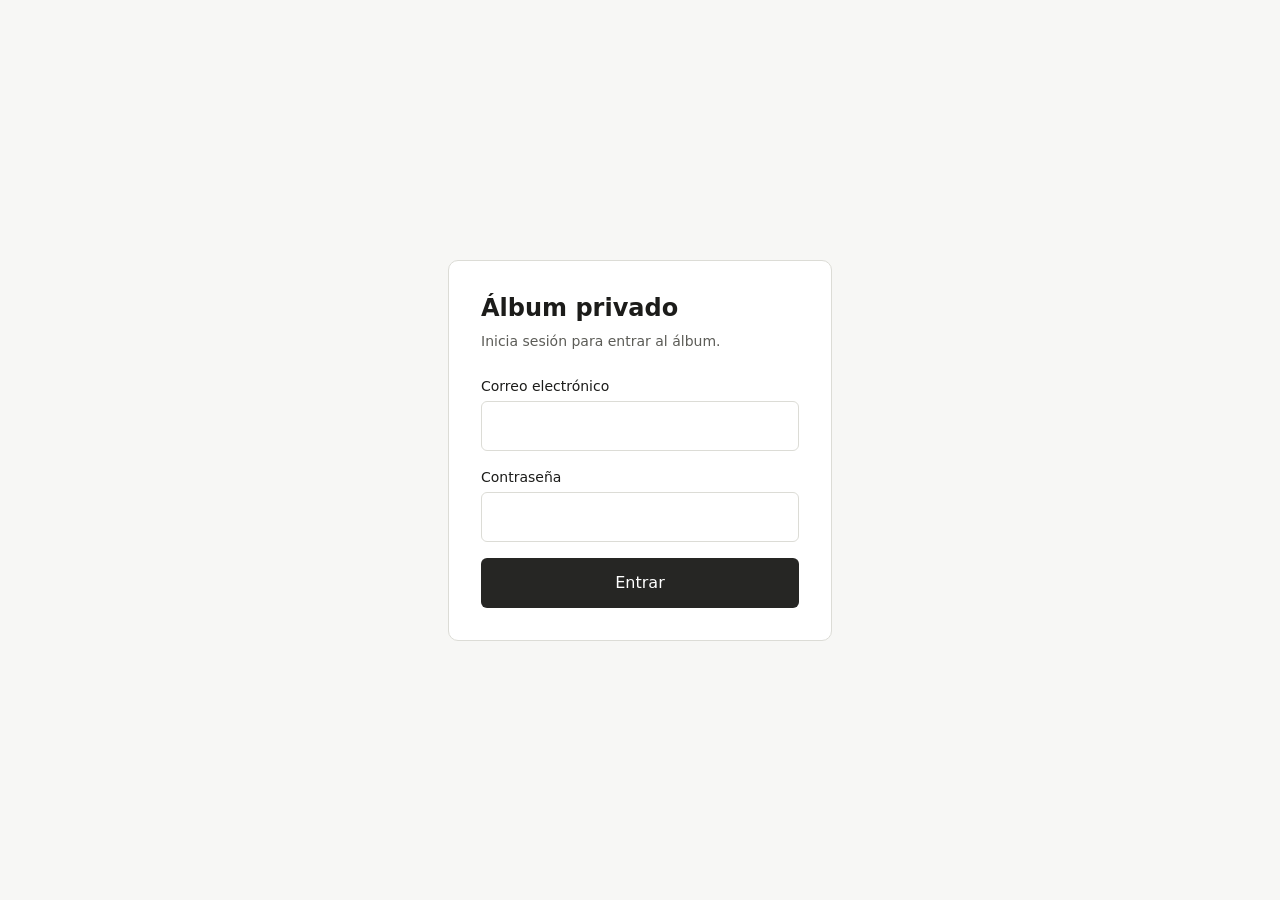
==== index.html @ 5a41624a "261112 Inicializacion del servidor, primera prueba publica." ====
<!DOCTYPE html>
<html lang="es">
  <head>
    <meta charset="UTF-8" />
    <meta name="viewport" content="width=device-width, initial-scale=1.0" />
    <meta name="robots" content="noindex, nofollow" />
    <meta name="referrer" content="no-referrer" />
    <!--
      Nota: <meta http-equiv="Content-Security-Policy"> no soporta directivas como frame-ancestors,
      report-uri ni sandbox; el control de embed en iframes requiere cabeceras HTTP del servidor.
    -->
    <meta
      http-equiv="Content-Security-Policy"
      content="default-src 'none'; script-src 'self'; style-src 'self'; img-src 'self' https://qarraqwopmytcnfwlcmv.supabase.co blob: data:; connect-src https://qarraqwopmytcnfwlcmv.supabase.co; font-src 'self'; form-action 'self'; base-uri 'self'; object-src 'none';"
    />
    <title>Álbum privado — Iniciar sesión</title>
    <link rel="stylesheet" href="css/base.css" />
    <script src="js/vendor/supabase.js" defer></script>
    <script type="module" src="js/auth.js"></script>
  </head>
  <body>
    <main id="login-main" class="login-page" hidden>
      <section class="login-card" aria-labelledby="login-title">
        <header class="login-header">
          <h1 id="login-title">Álbum privado</h1>
          <p>Inicia sesión para entrar al álbum.</p>
        </header>

        <form id="login-form" class="login-form" novalidate>
          <div class="field">
            <label for="email">Correo electrónico</label>
            <input
              id="email"
              name="email"
              type="email"
              autocomplete="username"
              inputmode="email"
              required
            />
          </div>

          <div class="field">
            <label for="password">Contraseña</label>
            <input
              id="password"
              name="password"
              type="password"
              autocomplete="current-password"
              required
            />
          </div>

          <p
            id="login-feedback"
            class="status-message"
            role="status"
            aria-live="polite"
            aria-atomic="true"
            hidden
          ></p>

          <button id="login-submit" type="submit" class="btn btn-primary">Entrar</button>
        </form>
      </section>
    </main>
  </body>
</html>
---- css/base.css ----
/* Variables de diseño pensadas para personalizar la estética sin tocar la estructura */
:root {
  --color-bg: #f7f7f5;
  --color-surface: #ffffff;
  --color-text: #1c1c1a;
  --color-text-muted: #5c5c57;
  --color-border: #dcdcd6;
  --color-accent: #262624;
  --color-accent-text: #ffffff;
  --color-error: #9e1c1c;
  --color-error-bg: #fdf2f2;
  --color-error-border: #f2c6c6;
  --color-focus: #1d4ed8;
  --color-backdrop: rgba(15, 15, 14, 0.88);

  --font-sans: system-ui, -apple-system, BlinkMacSystemFont, "Segoe UI", Roboto, sans-serif;
  --text-sm: 0.875rem;
  --text-base: 1rem;
  --text-lg: 1.25rem;
  --text-xl: 1.5rem;

  --space-1: 0.25rem;
  --space-2: 0.5rem;
  --space-3: 0.75rem;
  --space-4: 1rem;
  --space-5: 1.5rem;
  --space-6: 2rem;

  --radius-sm: 0.375rem;
  --radius-md: 0.625rem;
  --max-width: 72rem;
  --transition-fast: 150ms ease;
}

*,
*::before,
*::after {
  box-sizing: border-box;
}

[hidden] {
  display: none !important;
}

html {
  font-family: var(--font-sans);
  font-size: 100%;
  line-height: 1.5;
  color: var(--color-text);
  background-color: var(--color-bg);
  -webkit-text-size-adjust: 100%;
}

body {
  margin: 0;
  min-height: 100dvh;
  display: flex;
  flex-direction: column;
}

img {
  display: block;
  max-width: 100%;
  height: auto;
}

button,
input {
  font: inherit;
  color: inherit;
}

:focus-visible {
  outline: 2px solid var(--color-focus);
  outline-offset: 2px;
}

.sr-only {
  position: absolute;
  width: 1px;
  height: 1px;
  padding: 0;
  margin: -1px;
  overflow: hidden;
  clip: rect(0, 0, 0, 0);
  white-space: nowrap;
  border: 0;
}

/* Botones base */
.btn {
  display: inline-flex;
  align-items: center;
  justify-content: center;
  gap: var(--space-2);
  padding: var(--space-3) var(--space-4);
  border: 1px solid transparent;
  border-radius: var(--radius-sm);
  font-weight: 500;
  cursor: pointer;
  transition: opacity var(--transition-fast), background-color var(--transition-fast);
}

.btn:disabled {
  opacity: 0.65;
  cursor: not-allowed;
}

.btn-primary {
  background-color: var(--color-accent);
  color: var(--color-accent-text);
}

.btn-primary:hover:not(:disabled) {
  opacity: 0.9;
}

.btn-secondary {
  background-color: var(--color-surface);
  border-color: var(--color-border);
  color: var(--color-text);
}

.btn-secondary:hover:not(:disabled) {
  background-color: var(--color-bg);
}

/* Mensajes de estado y error */
.status-message {
  margin: 0;
  padding: var(--space-3) var(--space-4);
  border-radius: var(--radius-sm);
  font-size: var(--text-sm);
  border: 1px solid var(--color-border);
  background-color: var(--color-surface);
}

.status-message.is-error {
  color: var(--color-error);
  background-color: var(--color-error-bg);
  border-color: var(--color-error-border);
}

/* Vista de login */
.login-page {
  flex: 1;
  display: grid;
  place-items: center;
  padding: var(--space-4);
}

.login-card {
  width: 100%;
  max-width: 24rem;
  padding: var(--space-6);
  background-color: var(--color-surface);
  border: 1px solid var(--color-border);
  border-radius: var(--radius-md);
}

.login-header {
  margin-bottom: var(--space-5);
}

.login-header h1 {
  margin: 0 0 var(--space-2);
  font-size: var(--text-xl);
  line-height: 1.25;
}

.login-header p {
  margin: 0;
  font-size: var(--text-sm);
  color: var(--color-text-muted);
}

.login-form {
  display: flex;
  flex-direction: column;
  gap: var(--space-4);
}

.field {
  display: flex;
  flex-direction: column;
  gap: var(--space-1);
}

.field label {
  font-size: var(--text-sm);
  font-weight: 500;
}

.field input {
  width: 100%;
  padding: var(--space-3);
  border: 1px solid var(--color-border);
  border-radius: var(--radius-sm);
  background-color: var(--color-surface);
}

/* Cabecera y navegación del álbum */
.album-shell {
  flex: 1;
  display: flex;
  flex-direction: column;
}

.site-header {
  background-color: var(--color-surface);
  border-bottom: 1px solid var(--color-border);
}

.site-header-inner {
  width: 100%;
  max-width: var(--max-width);
  margin: 0 auto;
  padding: var(--space-4);
  display: flex;
  flex-wrap: wrap;
  align-items: center;
  justify-content: space-between;
  gap: var(--space-3);
}

.site-title {
  margin: 0;
  font-size: var(--text-xl);
  line-height: 1.2;
}

.section-nav {
  width: 100%;
  max-width: var(--max-width);
  margin: 0 auto;
  padding: 0 var(--space-4) var(--space-3);
}

.section-nav-list {
  list-style: none;
  margin: 0;
  padding: 0;
  display: flex;
  flex-wrap: wrap;
  gap: var(--space-2);
}

.section-nav-link {
  display: inline-block;
  padding: var(--space-1) var(--space-3);
  border: 1px solid var(--color-border);
  border-radius: var(--radius-sm);
  font-size: var(--text-sm);
  color: var(--color-text);
  text-decoration: none;
  background-color: var(--color-bg);
}

.section-nav-link:hover {
  border-color: var(--color-text-muted);
}

/* Contenido principal de galería */
.album-main {
  flex: 1;
  width: 100%;
  max-width: var(--max-width);
  margin: 0 auto;
  padding: var(--space-5) var(--space-4) var(--space-6);
}

.album-status-bar {
  display: flex;
  flex-wrap: wrap;
  align-items: center;
  justify-content: space-between;
  gap: var(--space-3);
  margin-bottom: var(--space-5);
}

.album-sections {
  display: flex;
  flex-direction: column;
  gap: var(--space-6);
}

.album-section-title {
  margin: 0 0 var(--space-4);
  font-size: var(--text-lg);
  line-height: 1.3;
}

.section-empty {
  margin: 0;
  font-size: var(--text-sm);
  color: var(--color-text-muted);
}

.photo-grid {
  list-style: none;
  margin: 0;
  padding: 0;
  display: grid;
  grid-template-columns: repeat(auto-fill, minmax(9.5rem, 1fr));
  gap: var(--space-2);
}

@media (min-width: 40rem) {
  .photo-grid {
    grid-template-columns: repeat(auto-fill, minmax(13rem, 1fr));
    gap: var(--space-4);
  }
}

.photo-trigger {
  display: block;
  width: 100%;
  padding: 0;
  border: 0;
  border-radius: var(--radius-sm);
  overflow: hidden;
  background-color: var(--color-border);
  aspect-ratio: 4 / 3;
  cursor: pointer;
}

.photo-thumb {
  width: 100%;
  height: 100%;
  object-fit: cover;
  transition: transform var(--transition-fast);
}

.photo-trigger:hover .photo-thumb {
  transform: scale(1.02);
}

.site-footer {
  width: 100%;
  max-width: var(--max-width);
  margin: 0 auto;
  padding: var(--space-4);
  font-size: var(--text-sm);
  color: var(--color-text-muted);
  border-top: 1px solid var(--color-border);
}

/* Lightbox con <dialog> */
dialog.lightbox {
  width: 100%;
  max-width: 100%;
  height: 100%;
  max-height: 100%;
  margin: 0;
  padding: 0;
  border: 0;
  background: transparent;
  color: #ffffff;
}

dialog.lightbox[open] {
  display: flex;
  flex-direction: column;
}

dialog.lightbox::backdrop {
  background-color: var(--color-backdrop);
}

.lightbox-shell {
  flex: 1;
  min-height: 0;
  display: flex;
  flex-direction: column;
  padding: var(--space-3);
  gap: var(--space-3);
}

.lightbox-topbar {
  display: flex;
  align-items: center;
  justify-content: space-between;
  gap: var(--space-3);
}

.lightbox-counter {
  margin: 0;
  font-size: var(--text-sm);
}

.lightbox-stage {
  flex: 1;
  min-height: 0;
  display: grid;
  place-items: center;
  touch-action: pan-y;
}

.lightbox-figure {
  margin: 0;
  max-width: 100%;
  max-height: 100%;
  display: flex;
  flex-direction: column;
  align-items: center;
  justify-content: center;
  gap: var(--space-2);
}

.lightbox-image {
  max-width: 100%;
  max-height: calc(100dvh - 11rem);
  width: auto;
  height: auto;
  object-fit: contain;
  border-radius: var(--radius-sm);
}

.lightbox-caption {
  margin: 0;
  max-width: 42rem;
  text-align: center;
  font-size: var(--text-sm);
  color: #f3f3ef;
}

.lightbox-loading {
  margin: 0;
  font-size: var(--text-sm);
  color: #e4e4de;
}

.lightbox-controls {
  display: flex;
  align-items: center;
  justify-content: center;
  gap: var(--space-4);
}

.lightbox .btn-lightbox {
  min-width: 2.75rem;
  min-height: 2.75rem;
  background-color: rgba(255, 255, 255, 0.14);
  border-color: rgba(255, 255, 255, 0.28);
  color: #ffffff;
}

.lightbox .btn-lightbox:hover:not(:disabled) {
  background-color: rgba(255, 255, 255, 0.24);
}

@media (prefers-reduced-motion: reduce) {
  *,
  *::before,
  *::after {
    animation-duration: 0.01ms !important;
    animation-iteration-count: 1 !important;
    transition-duration: 0.01ms !important;
    scroll-behavior: auto !important;
  }
}
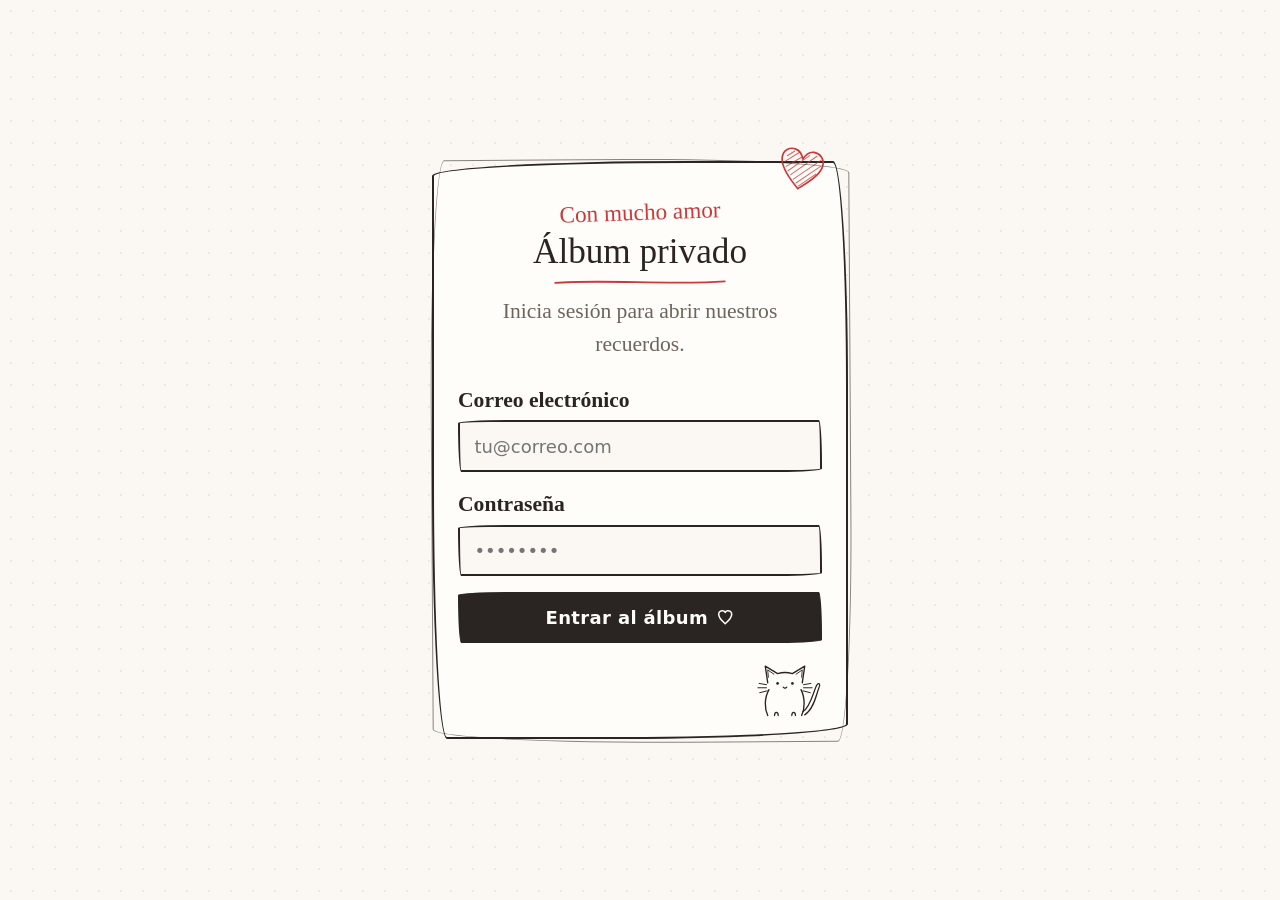
==== commit dff8bed1: "261112 Diseño general del proyecto terminado." ====
--- a/index.html
+++ b/index.html
@@ -11,19 +11,56 @@
     -->
     <meta
       http-equiv="Content-Security-Policy"
-      content="default-src 'none'; script-src 'self'; style-src 'self'; img-src 'self' https://qarraqwopmytcnfwlcmv.supabase.co blob: data:; connect-src https://qarraqwopmytcnfwlcmv.supabase.co; font-src 'self'; form-action 'self'; base-uri 'self'; object-src 'none';"
+      content="default-src 'none'; script-src 'self'; style-src 'self' 'unsafe-inline' https://fonts.googleapis.com; img-src 'self' https://qarraqwopmytcnfwlcmv.supabase.co blob: data:; connect-src https://qarraqwopmytcnfwlcmv.supabase.co; font-src 'self' https://fonts.gstatic.com data:; form-action 'self'; base-uri 'self'; object-src 'none';"
     />
-    <title>Álbum privado — Iniciar sesión</title>
+    <title>Iniciar sesión — Álbum privado</title>
+    <link rel="preconnect" href="https://fonts.googleapis.com" />
+    <link rel="preconnect" href="https://fonts.gstatic.com" crossorigin />
+    <link
+      href="https://fonts.googleapis.com/css2?family=Caveat:wght@500;600;700&family=Pacifico&family=Patrick+Hand&display=swap"
+      rel="stylesheet"
+    />
     <link rel="stylesheet" href="css/base.css" />
+    <link rel="shortcut icon" href="assets/Heart.ico" type="image/x-icon" />
     <script src="js/vendor/supabase.js" defer></script>
     <script type="module" src="js/auth.js"></script>
   </head>
-  <body>
+  <body class="sketch-body">
     <main id="login-main" class="login-page" hidden>
-      <section class="login-card" aria-labelledby="login-title">
+      <section class="login-card sketch-box" aria-labelledby="login-title">
+        <!-- Corazón dibujado a mano con tramado (estilo boceto) -->
+        <div class="login-corner-heart" aria-hidden="true">
+          <svg class="sketch-heart-svg" viewBox="0 0 80 75" fill="none" xmlns="http://www.w3.org/2000/svg">
+            <path
+              d="M40 66C37 62 10 43 9 24C8 12 18 6 27 8C34 9 38 16 40 21C42 16 47 8 55 8C64 8 72 15 71 26C70 44 43 62 40 66Z"
+              stroke="currentColor"
+              stroke-width="2.5"
+              stroke-linecap="round"
+              stroke-linejoin="round"
+            />
+            <!-- Rayitas de relleno tipo lápiz/bolígrafo rojo -->
+            <path
+              d="M16 20L26 11M14 29L33 12M17 36L38 18M21 42L49 14M26 47L60 13M31 53L67 18M36 58L68 27M40 62L63 40"
+              stroke="currentColor"
+              stroke-width="1.6"
+              stroke-linecap="round"
+              opacity="0.75"
+            />
+          </svg>
+        </div>
+
         <header class="login-header">
-          <h1 id="login-title">Álbum privado</h1>
-          <p>Inicia sesión para entrar al álbum.</p>
+          <span class="sketch-eyebrow">Con mucho amor</span>
+          <h1 id="login-title" class="login-title">Álbum privado</h1>
+          <svg class="sketch-underline" viewBox="0 0 220 12" fill="none" aria-hidden="true">
+            <path
+              d="M4 7C58 2 152 10 216 5"
+              stroke="currentColor"
+              stroke-width="2.2"
+              stroke-linecap="round"
+            />
+          </svg>
+          <p class="login-subtitle">Inicia sesión para abrir nuestros recuerdos.</p>
         </header>
 
         <form id="login-form" class="login-form" novalidate>
@@ -33,6 +70,8 @@
               id="email"
               name="email"
               type="email"
+              class="sketch-input"
+              placeholder="tu@correo.com"
               autocomplete="username"
               inputmode="email"
               required
@@ -45,6 +84,8 @@
               id="password"
               name="password"
               type="password"
+              class="sketch-input"
+              placeholder="••••••••"
               autocomplete="current-password"
               required
             />
@@ -52,15 +93,57 @@
 
           <p
             id="login-feedback"
-            class="status-message"
+            class="status-message sketch-status"
             role="status"
             aria-live="polite"
             aria-atomic="true"
             hidden
           ></p>
 
-          <button id="login-submit" type="submit" class="btn btn-primary">Entrar</button>
+          <button id="login-submit" type="submit" class="btn btn-primary sketch-btn">
+            <span>Entrar al álbum</span>
+            <svg class="btn-heart-icon" viewBox="0 0 24 24" fill="none" aria-hidden="true">
+              <path
+                d="M12 20.5C10.5 19 3.5 13.8 3.5 8.2C3.5 5.2 6 3.5 8.5 3.5C10.2 3.5 11.4 4.5 12 5.8C12.6 4.5 13.8 3.5 15.5 3.5C18 3.5 20.5 5.2 20.5 8.2C20.5 13.8 13.5 19 12 20.5Z"
+                stroke="currentColor"
+                stroke-width="2"
+                stroke-linecap="round"
+                stroke-linejoin="round"
+              />
+            </svg>
+          </button>
         </form>
+
+        <!-- Gatito dibujado a mano en la esquina inferior del login -->
+        <div class="login-cat-doodle" aria-hidden="true">
+          <svg class="sketch-cat-mini" viewBox="0 0 120 110" fill="none" xmlns="http://www.w3.org/2000/svg">
+            <!-- Orejas y cabeza -->
+            <path
+              d="M32 45L28 18L48 30C55 28 65 28 72 30L92 18L88 45"
+              stroke="currentColor"
+              stroke-width="2.2"
+              stroke-linecap="round"
+              stroke-linejoin="round"
+            />
+            <!-- Detalles orejas -->
+            <path d="M33 36L32 24L42 31" stroke="currentColor" stroke-width="1.5" stroke-linecap="round" />
+            <path d="M87 36L88 24L78 31" stroke="currentColor" stroke-width="1.5" stroke-linecap="round" />
+            <!-- Ojos y nariz -->
+            <circle cx="48" cy="46" r="2.2" fill="currentColor" />
+            <circle cx="72" cy="46" r="2.2" fill="currentColor" />
+            <path d="M57 52C58.5 54 60 54 60 52C60 54 61.5 54 63 52" stroke="currentColor" stroke-width="1.8" stroke-linecap="round" />
+            <!-- Bigotes -->
+            <path d="M30 48L18 46M30 53L16 53M31 58L19 61" stroke="currentColor" stroke-width="1.6" stroke-linecap="round" />
+            <path d="M90 48L102 46M90 53L104 53M89 58L101 61" stroke="currentColor" stroke-width="1.6" stroke-linecap="round" />
+            <!-- Cuerpo sentado y patitas -->
+            <path d="M34 56C26 70 27 88 32 98" stroke="currentColor" stroke-width="2.2" stroke-linecap="round" />
+            <path d="M86 56C93 70 92 88 87 98" stroke="currentColor" stroke-width="2.2" stroke-linecap="round" />
+            <path d="M43 98C43 91 49 91 49 98" stroke="currentColor" stroke-width="2" stroke-linecap="round" />
+            <path d="M71 98C71 91 77 91 77 98" stroke="currentColor" stroke-width="2" stroke-linecap="round" />
+            <!-- Cola curva -->
+            <path d="M89 92C102 84 106 58 112 48C115 44 118 47 115 53C111 63 107 88 92 97" stroke="currentColor" stroke-width="2" stroke-linecap="round" />
+          </svg>
+        </div>
       </section>
     </main>
   </body>
--- a/css/base.css
+++ b/css/base.css
@@ -1,23 +1,44 @@
-/* Variables de diseño pensadas para personalizar la estética sin tocar la estructura */
+/* ==========================================================================
+   Variables de estilo — Estética Flat + Hand-Drawn (Boceto Artesanal Romántico)
+   Restricción: Sin box-shadow pesados ni relieves 3D (100% Flat & Sketch)
+   ========================================================================== */
 :root {
-  --color-bg: #f7f7f5;
-  --color-surface: #ffffff;
-  --color-text: #1c1c1a;
-  --color-text-muted: #5c5c57;
-  --color-border: #dcdcd6;
-  --color-accent: #262624;
-  --color-accent-text: #ffffff;
+  /* Paleta cálida de papel artesanal y tinta */
+  --color-bg: #fbf8f3;
+  --color-paper: #fffdf9;
+  --color-paper-warm: #f6f0e6;
+  --color-surface: #fffdf9;
+  --color-text: #2a2422;
+  --color-text-muted: #6e645e;
+  --color-border: #2a2422;
+  --color-border-soft: #dcd3c6;
+
+  /* Acentos románticos (corazón rojo del boceto) */
+  --color-heart: #c93b3b;
+  --color-heart-hover: #b02e2e;
+  --color-heart-soft: #fceaea;
+  --color-blush: #f4c2c2;
+
+  --color-accent: #2a2422;
+  --color-accent-text: #fffdf9;
   --color-error: #9e1c1c;
   --color-error-bg: #fdf2f2;
-  --color-error-border: #f2c6c6;
-  --color-focus: #1d4ed8;
-  --color-backdrop: rgba(15, 15, 14, 0.88);
-
-  --font-sans: system-ui, -apple-system, BlinkMacSystemFont, "Segoe UI", Roboto, sans-serif;
-  --text-sm: 0.875rem;
-  --text-base: 1rem;
-  --text-lg: 1.25rem;
-  --text-xl: 1.5rem;
+  --color-error-border: #e5a9a9;
+  --color-focus: #c93b3b;
+  --color-backdrop: rgba(32, 27, 25, 0.92);
+
+  /* Tipografías */
+  --font-primary: "Pacifico", cursive;
+  --font-hand: "Caveat", cursive;
+  --font-sans: "Patrick Hand", system-ui, -apple-system, BlinkMacSystemFont, "Segoe UI", sans-serif;
+
+  --text-xs: 0.85rem;
+  --text-sm: 1rem;
+  --text-base: 1.125rem;
+  --text-lg: 1.45rem;
+  --text-xl: 1.9rem;
+  --text-2xl: 2.6rem;
+  --text-3xl: 3.4rem;
 
   --space-1: 0.25rem;
   --space-2: 0.5rem;
@@ -25,13 +46,23 @@
   --space-4: 1rem;
   --space-5: 1.5rem;
   --space-6: 2rem;
-
-  --radius-sm: 0.375rem;
-  --radius-md: 0.625rem;
-  --max-width: 72rem;
-  --transition-fast: 150ms ease;
-}
-
+  --space-7: 2.75rem;
+
+  /* Bordes orgánicos trazados a mano */
+  --radius-sketch-1: 255px 15px 225px 15px / 15px 225px 15px 255px;
+  --radius-sketch-2: 15px 225px 15px 255px / 255px 15px 225px 15px;
+  --radius-sketch-btn: 185px 12px 165px 12px / 12px 165px 12px 185px;
+  --radius-sm: 0.4rem;
+  --radius-md: 0.65rem;
+
+  --max-width: 74rem;
+  --transition-fast: 180ms cubic-bezier(0.22, 1, 0.36, 1);
+  --transition-bounce: 280ms cubic-bezier(0.34, 1.56, 0.64, 1);
+}
+
+/* ==========================================================================
+   Reset y Base
+   ========================================================================== */
 *,
 *::before,
 *::after {
@@ -48,14 +79,20 @@
   line-height: 1.5;
   color: var(--color-text);
   background-color: var(--color-bg);
+  scroll-behavior: smooth;
   -webkit-text-size-adjust: 100%;
 }
 
-body {
+body.sketch-body {
   margin: 0;
   min-height: 100dvh;
   display: flex;
   flex-direction: column;
+  background-color: var(--color-bg);
+  /* Textura punteada plana muy sutil de cuaderno de dibujo */
+  background-image: radial-gradient(rgba(42, 36, 34, 0.075) 1px, transparent 1px);
+  background-size: 22px 22px;
+  overflow-x: hidden;
 }
 
 img {
@@ -71,8 +108,8 @@
 }
 
 :focus-visible {
-  outline: 2px solid var(--color-focus);
-  outline-offset: 2px;
+  outline: 2px dashed var(--color-focus);
+  outline-offset: 3px;
 }
 
 .sr-only {
@@ -87,61 +124,154 @@
   border: 0;
 }
 
-/* Botones base */
-.btn {
+/* ==========================================================================
+   Elementos de Estilo Boceto (Hand-Drawn / Flat, CERO box-shadow)
+   ========================================================================== */
+.sketch-box {
+  position: relative;
+  background-color: var(--color-paper);
+  border: 2px solid var(--color-border);
+  border-radius: var(--radius-sketch-1);
+  box-shadow: none;
+}
+
+/* Doble trazo orgánico en las esquinas (fiel al marco exterior del boceto) */
+.sketch-box::after {
+  content: "";
+  position: absolute;
+  inset: -4px -5px -6px -3px;
+  border: 1.5px solid var(--color-border);
+  border-radius: var(--radius-sketch-2);
+  opacity: 0.55;
+  pointer-events: none;
+  transform: rotate(-0.35deg);
+}
+
+.sketch-card {
+  position: relative;
+  background-color: var(--color-paper);
+  border: 2px solid var(--color-border);
+  border-radius: var(--radius-sketch-2);
+  box-shadow: none;
+  transition:
+    transform var(--transition-bounce),
+    border-color var(--transition-fast),
+    background-color var(--transition-fast);
+}
+
+.sketch-card::before {
+  content: "";
+  position: absolute;
+  inset: 3px;
+  border: 1px solid rgba(42, 36, 34, 0.18);
+  border-radius: var(--radius-sketch-1);
+  pointer-events: none;
+}
+
+.sketch-heart-svg {
+  width: 100%;
+  height: 100%;
+  color: var(--color-heart);
+  transition: transform var(--transition-bounce);
+}
+
+/* ==========================================================================
+   Botones Planos con Trazo a Mano y Micro-interacciones
+   ========================================================================== */
+.btn,
+.sketch-btn {
   display: inline-flex;
   align-items: center;
   justify-content: center;
   gap: var(--space-2);
-  padding: var(--space-3) var(--space-4);
-  border: 1px solid transparent;
-  border-radius: var(--radius-sm);
-  font-weight: 500;
+  padding: 0.6rem 1.25rem;
+  border: 2px solid var(--color-border);
+  border-radius: var(--radius-sketch-btn);
+  font-family: var(--font-sans);
+  font-size: var(--text-base);
+  font-weight: 600;
+  letter-spacing: 0.02em;
   cursor: pointer;
-  transition: opacity var(--transition-fast), background-color var(--transition-fast);
+  box-shadow: none;
+  text-decoration: none;
+  transition:
+    transform var(--transition-bounce),
+    background-color var(--transition-fast),
+    color var(--transition-fast),
+    border-color var(--transition-fast);
 }
 
 .btn:disabled {
-  opacity: 0.65;
+  opacity: 0.6;
   cursor: not-allowed;
 }
 
+.btn-sm {
+  padding: 0.35rem 0.9rem;
+  font-size: var(--text-sm);
+}
+
 .btn-primary {
-  background-color: var(--color-accent);
-  color: var(--color-accent-text);
+  background-color: var(--color-border);
+  color: var(--color-paper);
 }
 
 .btn-primary:hover:not(:disabled) {
-  opacity: 0.9;
+  background-color: var(--color-heart);
+  border-color: var(--color-heart);
+  transform: translateY(-2px) rotate(-1deg) scale(1.02);
+}
+
+.btn-primary:active:not(:disabled) {
+  transform: translateY(0) scale(0.97);
 }
 
 .btn-secondary {
-  background-color: var(--color-surface);
+  background-color: var(--color-paper);
   border-color: var(--color-border);
   color: var(--color-text);
 }
 
 .btn-secondary:hover:not(:disabled) {
-  background-color: var(--color-bg);
+  background-color: var(--color-heart-soft);
+  border-color: var(--color-heart);
+  color: var(--color-heart);
+  transform: translateY(-2px) rotate(1deg);
+}
+
+.btn-secondary:active:not(:disabled) {
+  transform: translateY(0) scale(0.97);
+}
+
+.btn-heart-icon {
+  width: 1.15rem;
+  height: 1.15rem;
+  transition: transform var(--transition-bounce);
+}
+
+.btn:hover .btn-heart-icon {
+  transform: scale(1.25) rotate(10deg);
 }
 
 /* Mensajes de estado y error */
 .status-message {
   margin: 0;
   padding: var(--space-3) var(--space-4);
-  border-radius: var(--radius-sm);
+  border-radius: var(--radius-sketch-btn);
   font-size: var(--text-sm);
-  border: 1px solid var(--color-border);
-  background-color: var(--color-surface);
+  border: 1.5px dashed var(--color-border);
+  background-color: var(--color-paper-warm);
 }
 
 .status-message.is-error {
   color: var(--color-error);
   background-color: var(--color-error-bg);
-  border-color: var(--color-error-border);
-}
-
-/* Vista de login */
+  border: 1.5px solid var(--color-error-border);
+}
+
+/* ==========================================================================
+   1. PANTALLA DE LOGIN (index.html)
+   ========================================================================== */
 .login-page {
   flex: 1;
   display: grid;
@@ -150,27 +280,62 @@
 }
 
 .login-card {
-  width: 100%;
-  max-width: 24rem;
-  padding: var(--space-6);
-  background-color: var(--color-surface);
-  border: 1px solid var(--color-border);
-  border-radius: var(--radius-md);
+  position: relative;
+  width: 100%;
+  max-width: 26rem;
+  padding: var(--space-6) var(--space-5) var(--space-5);
+  background-color: var(--color-paper);
+}
+
+.login-corner-heart {
+  position: absolute;
+  top: -18px;
+  right: 18px;
+  width: 54px;
+  height: 50px;
+  transform: rotate(10deg);
+  transition: transform var(--transition-bounce);
+}
+
+.login-card:hover .login-corner-heart {
+  transform: rotate(18deg) scale(1.12);
 }
 
 .login-header {
+  text-align: center;
   margin-bottom: var(--space-5);
 }
 
-.login-header h1 {
-  margin: 0 0 var(--space-2);
-  font-size: var(--text-xl);
-  line-height: 1.25;
-}
-
-.login-header p {
+.sketch-eyebrow {
+  display: block;
+  font-family: var(--font-hand);
+  font-size: 1.45rem;
+  color: var(--color-heart);
+  margin-bottom: 0.1rem;
+  transform: rotate(-2deg);
+}
+
+.login-title {
   margin: 0;
-  font-size: var(--text-sm);
+  font-family: var(--font-primary);
+  font-weight: 400;
+  font-size: 2.2rem;
+  line-height: 1.2;
+  color: var(--color-text);
+}
+
+.sketch-underline {
+  width: 11rem;
+  height: 0.65rem;
+  margin: 0.2rem auto 0.5rem;
+  display: block;
+  color: var(--color-heart);
+}
+
+.login-subtitle {
+  margin: 0;
+  font-family: var(--font-hand);
+  font-size: 1.35rem;
   color: var(--color-text-muted);
 }
 
@@ -187,35 +352,313 @@
 }
 
 .field label {
-  font-size: var(--text-sm);
-  font-weight: 500;
-}
-
-.field input {
-  width: 100%;
-  padding: var(--space-3);
-  border: 1px solid var(--color-border);
-  border-radius: var(--radius-sm);
-  background-color: var(--color-surface);
-}
-
-/* Cabecera y navegación del álbum */
+  font-family: var(--font-hand);
+  font-size: 1.35rem;
+  font-weight: 600;
+  color: var(--color-text);
+}
+
+.sketch-input {
+  width: 100%;
+  padding: 0.65rem 0.9rem;
+  border: 2px solid var(--color-border);
+  border-radius: var(--radius-sketch-btn);
+  background-color: var(--color-bg);
+  font-size: var(--text-base);
+  transition:
+    border-color var(--transition-fast),
+    background-color var(--transition-fast),
+    transform var(--transition-fast);
+}
+
+.sketch-input:hover {
+  background-color: var(--color-paper);
+}
+
+.sketch-input:focus {
+  outline: none;
+  border-color: var(--color-heart);
+  background-color: var(--color-paper);
+  transform: scale(1.01);
+}
+
+.login-cat-doodle {
+  display: flex;
+  justify-content: flex-end;
+  margin-top: var(--space-3);
+  margin-bottom: -0.6rem;
+}
+
+.sketch-cat-mini {
+  width: 74px;
+  height: 68px;
+  color: var(--color-text);
+  transition: transform var(--transition-bounce);
+}
+
+.login-card:hover .sketch-cat-mini {
+  transform: translateY(-3px) rotate(-3deg);
+}
+
+/* ==========================================================================
+   2. PANTALLA DE BIENVENIDA / MENSAJE INTERACTIVO (Boceto Izquierdo)
+   "Con Amor para Catalina — presiona donde sea" + corazón + gatito
+   ========================================================================== */
+.welcome-screen {
+  flex: 1;
+  min-height: 100dvh;
+  display: flex;
+  align-items: center;
+  justify-content: center;
+  padding: var(--space-4);
+  cursor: pointer;
+  user-select: none;
+  -webkit-tap-highlight-color: transparent;
+  transition:
+    opacity 420ms ease,
+    transform 420ms ease;
+}
+
+.welcome-screen.is-leaving {
+  opacity: 0;
+  transform: scale(0.98);
+  pointer-events: none;
+}
+
+.welcome-frame {
+  position: relative;
+  width: 100%;
+  max-width: 54rem;
+  min-height: clamp(23rem, 68dvh, 34rem);
+  padding: clamp(2rem, 6vw, 4rem);
+  display: flex;
+  flex-direction: column;
+  justify-content: center;
+  align-items: center;
+  transition:
+    transform var(--transition-bounce),
+    border-color var(--transition-fast);
+}
+
+.welcome-screen:hover .welcome-frame {
+  transform: rotate(-0.3deg) scale(1.005);
+}
+
+.welcome-screen:active .welcome-frame {
+  transform: scale(0.992);
+}
+
+/* Capa de corazones interactivos */
+.welcome-fx-layer {
+  position: absolute;
+  inset: 0;
+  border-radius: inherit;
+  pointer-events: none;
+  overflow: hidden;
+  z-index: 1;
+}
+
+/* Corazón dibujado en la esquina superior derecha tal como en guia-visual.png */
+.welcome-heart-top {
+  position: absolute;
+  top: clamp(1.25rem, 4vw, 2.5rem);
+  right: clamp(1.5rem, 6vw, 4rem);
+  width: clamp(56px, 9vw, 84px);
+  height: clamp(52px, 8.5vw, 78px);
+  z-index: 2;
+  transform: rotate(6deg);
+  animation: heartFloat 3.2s ease-in-out infinite;
+}
+
+.welcome-screen:hover .welcome-heart-top {
+  transform: rotate(14deg) scale(1.15);
+}
+
+/* Bloque de texto romántico central-izquierdo */
+.welcome-message {
+  position: relative;
+  z-index: 3;
+  text-align: center;
+  max-width: 34rem;
+  margin-right: clamp(0rem, 10vw, 6rem);
+  margin-bottom: clamp(3.5rem, 8vw, 1rem);
+}
+
+.welcome-greeting {
+  margin: 0 0 0.25rem;
+  font-family: var(--font-hand);
+  font-size: clamp(2rem, 5vw, 3.1rem);
+  font-weight: 600;
+  color: var(--color-text);
+  line-height: 1.1;
+  transform: rotate(-2deg);
+}
+
+.welcome-name {
+  margin: 0;
+  font-family: var(--font-primary);
+  font-weight: 400;
+  font-size: clamp(3rem, 8.5vw, 5.2rem);
+  line-height: 1.15;
+  color: var(--color-text);
+  letter-spacing: 0.01em;
+  transform: rotate(-1.5deg);
+  transition: color var(--transition-fast), transform var(--transition-bounce);
+}
+
+.welcome-screen:hover .welcome-name {
+  color: var(--color-heart);
+  transform: rotate(-2.5deg) scale(1.03);
+}
+
+.welcome-prompt {
+  margin: 1.35rem 0 0;
+  font-family: var(--font-hand);
+  font-size: clamp(1.35rem, 3.2vw, 1.75rem);
+  color: var(--color-text-muted);
+  display: inline-flex;
+  align-items: center;
+  gap: 0.5rem;
+  padding: 0.2rem 0.9rem;
+  border-bottom: 1.5px dashed var(--color-border-soft);
+  animation: promptPulse 2.2s ease-in-out infinite;
+}
+
+.welcome-prompt-dot {
+  color: var(--color-heart);
+  font-size: 1rem;
+}
+
+/* Gatito dibujado en la esquina inferior derecha (fiel al boceto) */
+.welcome-cat-wrapper {
+  position: absolute;
+  bottom: clamp(0.8rem, 3vw, 2rem);
+  right: clamp(1.2rem, 5vw, 3.5rem);
+  width: clamp(115px, 22vw, 175px);
+  height: clamp(110px, 21vw, 168px);
+  z-index: 2;
+  transition: transform var(--transition-bounce);
+}
+
+.welcome-cat-svg {
+  width: 100%;
+  height: 100%;
+  color: var(--color-text);
+}
+
+.cat-blush {
+  fill: var(--color-blush);
+  opacity: 0.65;
+  transition: opacity var(--transition-fast), transform var(--transition-fast);
+}
+
+.cat-tail {
+  transform-origin: 118px 132px;
+  animation: tailWag 3.6s ease-in-out infinite;
+}
+
+.welcome-screen:hover .welcome-cat-wrapper,
+.welcome-screen.is-excited .welcome-cat-wrapper {
+  transform: translateY(-6px) rotate(-3deg) scale(1.05);
+}
+
+.welcome-screen:hover .cat-blush,
+.welcome-screen.is-excited .cat-blush {
+  opacity: 1;
+}
+
+/* Partículas de corazones al hacer clic */
+.fx-heart-particle {
+  position: absolute;
+  pointer-events: none;
+  will-change: transform, opacity;
+  animation: heartBurstFly 950ms cubic-bezier(0.16, 1, 0.3, 1) forwards;
+}
+
+@keyframes heartFloat {
+  0%,
+  100% {
+    transform: translateY(0) rotate(6deg);
+  }
+  50% {
+    transform: translateY(-7px) rotate(11deg) scale(1.05);
+  }
+}
+
+@keyframes promptPulse {
+  0%,
+  100% {
+    opacity: 0.72;
+    transform: translateY(0);
+  }
+  50% {
+    opacity: 1;
+    transform: translateY(-3px);
+  }
+}
+
+@keyframes tailWag {
+  0%,
+  100% {
+    transform: rotate(0deg);
+  }
+  50% {
+    transform: rotate(7deg);
+  }
+}
+
+@keyframes heartBurstFly {
+  0% {
+    opacity: 1;
+    transform: translate(-50%, -50%) scale(0.3) rotate(0deg);
+  }
+  50% {
+    opacity: 1;
+  }
+  100% {
+    opacity: 0;
+    transform: translate(calc(-50% + var(--dx, 0px)), calc(-50% + var(--dy, -120px)))
+      scale(var(--scale, 1.3)) rotate(var(--rot, 18deg));
+  }
+}
+
+/* ==========================================================================
+   3. VISTA PRINCIPAL: CABECERA Y DASHBOARD (Boceto Derecho)
+   ========================================================================== */
 .album-shell {
   flex: 1;
   display: flex;
   flex-direction: column;
 }
 
+.dashboard-view {
+  flex: 1;
+  display: flex;
+  flex-direction: column;
+  animation: fadeInDashboard 450ms ease;
+}
+
+@keyframes fadeInDashboard {
+  from {
+    opacity: 0;
+    transform: translateY(8px);
+  }
+  to {
+    opacity: 1;
+    transform: translateY(0);
+  }
+}
+
 .site-header {
-  background-color: var(--color-surface);
-  border-bottom: 1px solid var(--color-border);
+  background-color: var(--color-paper);
+  border-bottom: 2px solid var(--color-border);
 }
 
 .site-header-inner {
   width: 100%;
   max-width: var(--max-width);
   margin: 0 auto;
-  padding: var(--space-4);
+  padding: 0.85rem var(--space-4);
   display: flex;
   flex-wrap: wrap;
   align-items: center;
@@ -223,10 +666,36 @@
   gap: var(--space-3);
 }
 
+.site-brand {
+  display: flex;
+  align-items: center;
+  gap: 0.55rem;
+}
+
+.site-brand-heart {
+  color: var(--color-heart);
+  font-size: 1.4rem;
+  line-height: 1;
+  display: inline-block;
+  transition: transform var(--transition-bounce);
+}
+
+.site-brand:hover .site-brand-heart {
+  transform: scale(1.25) rotate(-12deg);
+}
+
 .site-title {
   margin: 0;
-  font-size: var(--text-xl);
+  font-family: var(--font-primary);
+  font-weight: 400;
+  font-size: clamp(1.25rem, 3vw, 1.65rem);
   line-height: 1.2;
+}
+
+.site-header-actions {
+  display: flex;
+  align-items: center;
+  gap: var(--space-2);
 }
 
 .section-nav {
@@ -247,26 +716,32 @@
 
 .section-nav-link {
   display: inline-block;
-  padding: var(--space-1) var(--space-3);
-  border: 1px solid var(--color-border);
-  border-radius: var(--radius-sm);
+  padding: 0.25rem 0.75rem;
+  border: 1.5px solid var(--color-border);
+  border-radius: var(--radius-sketch-btn);
   font-size: var(--text-sm);
   color: var(--color-text);
   text-decoration: none;
   background-color: var(--color-bg);
+  transition: transform var(--transition-fast), background-color var(--transition-fast);
 }
 
 .section-nav-link:hover {
-  border-color: var(--color-text-muted);
-}
-
-/* Contenido principal de galería */
+  background-color: var(--color-heart-soft);
+  border-color: var(--color-heart);
+  transform: translateY(-1px);
+}
+
+/* Contenedor principal */
 .album-main {
   flex: 1;
   width: 100%;
   max-width: var(--max-width);
   margin: 0 auto;
   padding: var(--space-5) var(--space-4) var(--space-6);
+  display: flex;
+  flex-direction: column;
+  gap: var(--space-6);
 }
 
 .album-status-bar {
@@ -275,24 +750,521 @@
   align-items: center;
   justify-content: space-between;
   gap: var(--space-3);
-  margin-bottom: var(--space-5);
+}
+
+/* ==========================================================================
+   MARCO PRINCIPAL DEL BOCETO (2 Cards Izquierda + Carta a Mano Derecha)
+   Responsividad Mobile-First:
+   - En móvil: La Carta a Mano (.dashboard-letter-col) va PRIMERA (order: -1).
+   - En escritorio (>= 52rem): Las 2 Cards van a la izquierda y la Carta a la derecha.
+   ========================================================================== */
+.dashboard-sketch-frame {
+  padding: clamp(1.1rem, 3vw, 2.25rem);
+  background-color: var(--color-paper);
+}
+
+.dashboard-grid {
+  display: flex;
+  flex-direction: column;
+  gap: clamp(1.25rem, 2.5vw, 1.75rem);
+}
+
+/* ORDEN EN MÓVILES: La carta a mano aparece de primera en teléfonos */
+.dashboard-letter-col {
+  order: -1;
+  display: flex;
+  flex-direction: column;
+}
+
+.dashboard-cards-col {
+  order: 1;
+  display: grid;
+  grid-template-columns: 1fr;
+  gap: clamp(1.25rem, 2.5vw, 1.5rem);
+}
+
+/* En tablets medianas apilamos la carta arriba y las 2 cards de fotos en 2 columnas debajo */
+@media (min-width: 36rem) {
+  .dashboard-cards-col {
+    grid-template-columns: repeat(2, minmax(0, 1fr));
+  }
+}
+
+/* En escritorio (>= 52rem): Exactamente como el boceto derecho (Nosotros | Abraham | Carta) */
+@media (min-width: 52rem) {
+  .dashboard-grid {
+    display: grid;
+    grid-template-columns: 2fr 1.05fr;
+    align-items: stretch;
+  }
+
+  .dashboard-cards-col {
+    order: 1;
+    grid-template-columns: repeat(2, minmax(0, 1fr));
+  }
+
+  .dashboard-letter-col {
+    order: 2;
+  }
+}
+
+/* ==========================================================================
+   CARDS DE SECCIÓN CON BANNER ("Nosotros" y "Abraham")
+   ========================================================================== */
+.story-card {
+  display: flex;
+  flex-direction: column;
+  justify-content: space-between;
+  padding: var(--space-4) var(--space-4) var(--space-3);
+  min-height: clamp(21rem, 44vw, 29rem);
+  cursor: pointer;
+  background-color: var(--color-paper);
+}
+
+#card-nosotros:hover {
+  transform: translateY(-4px) rotate(-0.8deg);
+  border-color: var(--color-heart);
+}
+
+#card-abraham:hover {
+  transform: translateY(-4px) rotate(0.8deg);
+  border-color: var(--color-heart);
+}
+
+.story-card:active {
+  transform: translateY(0) scale(0.99);
+}
+
+/* Corazones decorativos en las esquinas exactas del boceto */
+.card-heart {
+  position: absolute;
+  width: 44px;
+  height: 41px;
+  z-index: 4;
+  pointer-events: none;
+  transition: transform var(--transition-bounce);
+}
+
+/* En "Nosotros": esquina superior derecha */
+.card-heart-top-right {
+  top: -15px;
+  right: -10px;
+  transform: rotate(12deg);
+}
+
+/* En "Abraham": esquina inferior derecha */
+.card-heart-bottom-right {
+  bottom: -14px;
+  right: -10px;
+  transform: rotate(-10deg);
+}
+
+.story-card:hover .card-heart-top-right {
+  transform: rotate(22deg) scale(1.18);
+}
+
+.story-card:hover .card-heart-bottom-right {
+  transform: rotate(-20deg) scale(1.18);
+}
+
+.story-card-header {
+  text-align: center;
+  margin-bottom: var(--space-3);
+}
+
+.story-card-title {
+  margin: 0;
+  font-family: var(--font-hand);
+  font-weight: 700;
+  font-size: clamp(2.1rem, 3.5vw, 2.65rem);
+  line-height: 1.1;
+  color: var(--color-text);
+  transition: color var(--transition-fast);
+}
+
+.story-card:hover .story-card-title {
+  color: var(--color-heart);
+}
+
+.story-card-count {
+  display: inline-block;
+  margin-top: 0.15rem;
+  font-family: var(--font-sans);
+  font-size: 0.9rem;
+  color: var(--color-text-muted);
+}
+
+/* Banner con trazos diagonales inspirados en el boceto y miniatura aleatoria */
+.story-banner-wrapper {
+  position: relative;
+  flex: 1;
+  display: flex;
+  align-items: center;
+  justify-content: center;
+  margin: var(--space-2) 0 var(--space-3);
+  padding: 0.6rem 0;
+}
+
+/* Líneas diagonales dibujadas como en el boceto que enmarcan el banner */
+.story-banner-diagonal-lines {
+  position: absolute;
+  inset: 0;
+  pointer-events: none;
+  z-index: 1;
+}
+
+.story-banner-diagonal-lines::before,
+.story-banner-diagonal-lines::after {
+  content: "";
+  position: absolute;
+  left: -4px;
+  right: -4px;
+  height: 2px;
+  background-color: var(--color-border);
+  transform: rotate(-11deg);
+  transition: transform var(--transition-bounce), background-color var(--transition-fast);
+}
+
+.story-banner-diagonal-lines::before {
+  top: 12%;
+}
+
+.story-banner-diagonal-lines::after {
+  bottom: 12%;
+}
+
+.story-card:hover .story-banner-diagonal-lines::before {
+  transform: rotate(-9deg) translateY(-3px);
+  background-color: var(--color-heart);
+}
+
+.story-card:hover .story-banner-diagonal-lines::after {
+  transform: rotate(-9deg) translateY(3px);
+  background-color: var(--color-heart);
+}
+
+.story-banner-frame {
+  position: relative;
+  z-index: 2;
+  width: 100%;
+  height: 100%;
+  min-height: 13.5rem;
+  max-height: 19rem;
+  aspect-ratio: 4 / 4.6;
+  border: 2px solid var(--color-border);
+  border-radius: var(--radius-sketch-1);
+  overflow: hidden;
+  background-color: var(--color-paper-warm);
+  display: flex;
+  align-items: center;
+  justify-content: center;
+  transform: rotate(-1.2deg);
+  transition: transform var(--transition-bounce), border-color var(--transition-fast);
+}
+
+#card-abraham .story-banner-frame {
+  transform: rotate(1.2deg);
+}
+
+.story-card:hover .story-banner-frame {
+  transform: rotate(0deg) scale(1.02);
+  border-color: var(--color-heart);
+}
+
+.story-banner-img {
+  width: 100%;
+  height: 100%;
+  object-fit: cover;
+  transition: transform 400ms ease;
+}
+
+.story-card:hover .story-banner-img {
+  transform: scale(1.05);
+}
+
+.story-banner-placeholder {
+  padding: var(--space-4);
+  text-align: center;
+  font-family: var(--font-hand);
+  font-size: 1.35rem;
+  color: var(--color-text-muted);
+}
+
+.story-card-footer {
+  display: flex;
+  align-items: center;
+  justify-content: space-between;
+  gap: var(--space-2);
+  padding-top: var(--space-2);
+  border-top: 1.5px dashed var(--color-border-soft);
+}
+
+.story-card-cta {
+  font-family: var(--font-hand);
+  font-size: 1.3rem;
+  font-weight: 600;
+  color: var(--color-text);
+  transition: color var(--transition-fast), transform var(--transition-fast);
+}
+
+.story-card:hover .story-card-cta {
+  color: var(--color-heart);
+  transform: translateX(3px);
+}
+
+.btn-shuffle-banner {
+  position: relative;
+  z-index: 3;
+  padding: 0.2rem 0.6rem;
+  border: 1.5px solid var(--color-border);
+  border-radius: var(--radius-sketch-btn);
+  background-color: var(--color-bg);
+  font-family: var(--font-sans);
+  font-size: 0.85rem;
+  cursor: pointer;
+  transition:
+    transform var(--transition-bounce),
+    background-color var(--transition-fast),
+    color var(--transition-fast),
+    border-color var(--transition-fast);
+}
+
+.btn-shuffle-banner:hover {
+  background-color: var(--color-heart-soft);
+  border-color: var(--color-heart);
+  color: var(--color-heart);
+  transform: rotate(-4deg) scale(1.06);
+}
+
+.btn-shuffle-banner:active {
+  transform: scale(0.94);
+}
+
+/* ==========================================================================
+   CARD DE "CARTA A MANO" (Columna Derecha en Escritorio / Primera en Móvil)
+   ========================================================================== */
+.letter-card {
+  flex: 1;
+  display: flex;
+  flex-direction: column;
+  justify-content: space-between;
+  padding: var(--space-5) var(--space-4) var(--space-4);
+  background-color: var(--color-paper);
+  min-height: clamp(22rem, 44vw, 29rem);
+}
+
+.letter-card:hover {
+  transform: translateY(-3px) rotate(0.4deg);
+  border-color: var(--color-border);
+}
+
+.letter-pin-doodle {
+  display: flex;
+  justify-content: center;
+  margin-top: -0.6rem;
+  margin-bottom: var(--space-2);
+  color: var(--color-heart);
+}
+
+/* Papel rayado estilo carta escrita a mano */
+.letter-paper {
+  flex: 1;
+  padding: 0.25rem 0.5rem 0.75rem;
+  background-image: repeating-linear-gradient(
+    to bottom,
+    transparent 0px,
+    transparent 29px,
+    var(--color-border-soft) 29px,
+    var(--color-border-soft) 30px
+  );
+  background-position: 0 0.4rem;
+}
+
+.letter-title {
+  margin: 0 0 0.55rem;
+  font-family: var(--font-primary);
+  font-weight: 400;
+  font-size: 1.55rem;
+  line-height: 30px;
+  color: var(--color-heart);
+}
+
+.letter-body {
+  font-family: var(--font-hand);
+  font-size: 1.42rem;
+  line-height: 30px;
+  color: var(--color-text);
+}
+
+.letter-body p {
+  margin: 0 0 30px;
+}
+
+.letter-body p:last-child {
+  margin-bottom: 0;
+}
+
+/* Pie de la carta con el muñequito sosteniendo el corazón + botón "Ver todas" */
+.letter-footer {
+  margin-top: var(--space-3);
+  padding-top: var(--space-2);
+  display: flex;
+  flex-direction: column;
+  align-items: center;
+  gap: var(--space-3);
+}
+
+.letter-doodle-figure {
+  width: 96px;
+  height: 92px;
+  color: var(--color-text);
+  transition: transform var(--transition-bounce);
+}
+
+.figure-heart-svg {
+  width: 100%;
+  height: 100%;
+}
+
+.doodle-held-heart {
+  transform-origin: 34px 26px;
+  animation: heldHeartPulse 2.4s ease-in-out infinite;
+}
+
+.letter-card:hover .letter-doodle-figure {
+  transform: translateY(-4px) rotate(-3deg) scale(1.06);
+}
+
+@keyframes heldHeartPulse {
+  0%,
+  100% {
+    transform: scale(1) rotate(0deg);
+  }
+  50% {
+    transform: scale(1.1) rotate(-5deg);
+  }
+}
+
+.btn-view-all {
+  width: 100%;
+  font-size: 1.15rem;
+  padding: 0.7rem 1.25rem;
+}
+
+/* ==========================================================================
+   4. SECCIÓN DE GALERÍA COMPLETA Y FILTROS
+   ========================================================================== */
+.gallery-view {
+  display: flex;
+  flex-direction: column;
+  gap: var(--space-5);
+  scroll-margin-top: 1.5rem;
+}
+
+.gallery-toolbar {
+  display: flex;
+  flex-wrap: wrap;
+  align-items: center;
+  justify-content: space-between;
+  gap: var(--space-3);
+  padding: var(--space-3) var(--space-4);
+  background-color: var(--color-paper);
+  border: 2px solid var(--color-border);
+  border-radius: var(--radius-sketch-btn);
+}
+
+.gallery-filter-group {
+  display: flex;
+  flex-wrap: wrap;
+  align-items: center;
+  gap: var(--space-2);
+}
+
+.filter-pill {
+  padding: 0.4rem 1rem;
+  border: 1.5px solid var(--color-border);
+  border-radius: var(--radius-sketch-btn);
+  background-color: var(--color-bg);
+  font-family: var(--font-hand);
+  font-size: 1.35rem;
+  font-weight: 700;
+  color: var(--color-text);
+  cursor: pointer;
+  transition:
+    transform var(--transition-bounce),
+    background-color var(--transition-fast),
+    color var(--transition-fast),
+    border-color var(--transition-fast);
+}
+
+.filter-pill:hover {
+  background-color: var(--color-heart-soft);
+  border-color: var(--color-heart);
+  transform: translateY(-2px) rotate(-1deg);
+}
+
+.filter-pill.is-active {
+  background-color: var(--color-heart);
+  border-color: var(--color-heart);
+  color: var(--color-paper);
+  transform: rotate(-1deg);
+}
+
+.btn-link-sketch {
+  background: none;
+  border: none;
+  padding: 0.25rem 0.5rem;
+  font-family: var(--font-hand);
+  font-size: 1.3rem;
+  font-weight: 600;
+  color: var(--color-text-muted);
+  cursor: pointer;
+  border-bottom: 1.5px dashed var(--color-border-soft);
+  transition: color var(--transition-fast), transform var(--transition-fast);
+}
+
+.btn-link-sketch:hover {
+  color: var(--color-heart);
+  border-bottom-color: var(--color-heart);
+  transform: translateY(-2px);
 }
 
 .album-sections {
   display: flex;
   flex-direction: column;
   gap: var(--space-6);
+}
+
+.album-section {
+  background-color: var(--color-paper);
+  border: 2px solid var(--color-border);
+  border-radius: var(--radius-sketch-1);
+  padding: clamp(1rem, 2.5vw, 1.75rem);
 }
 
 .album-section-title {
   margin: 0 0 var(--space-4);
-  font-size: var(--text-lg);
-  line-height: 1.3;
+  font-family: var(--font-primary);
+  font-weight: 400;
+  font-size: clamp(1.5rem, 3vw, 2rem);
+  line-height: 1.25;
+  color: var(--color-text);
+  display: flex;
+  align-items: center;
+  gap: 0.6rem;
+}
+
+.album-section-title::before {
+  content: "♥";
+  color: var(--color-heart);
+  font-family: var(--font-sans);
+  font-size: 1.2rem;
 }
 
 .section-empty {
   margin: 0;
-  font-size: var(--text-sm);
+  font-family: var(--font-hand);
+  font-size: 1.35rem;
   color: var(--color-text-muted);
 }
 
@@ -301,8 +1273,8 @@
   margin: 0;
   padding: 0;
   display: grid;
-  grid-template-columns: repeat(auto-fill, minmax(9.5rem, 1fr));
-  gap: var(--space-2);
+  grid-template-columns: repeat(auto-fill, minmax(9.25rem, 1fr));
+  gap: var(--space-3);
 }
 
 @media (min-width: 40rem) {
@@ -312,27 +1284,50 @@
   }
 }
 
+.photo-item {
+  display: flex;
+}
+
 .photo-trigger {
   display: block;
   width: 100%;
-  padding: 0;
-  border: 0;
-  border-radius: var(--radius-sm);
+  padding: 0.45rem 0.45rem 0.9rem;
+  border: 2px solid var(--color-border);
+  border-radius: var(--radius-sketch-2);
   overflow: hidden;
-  background-color: var(--color-border);
-  aspect-ratio: 4 / 3;
+  background-color: var(--color-bg);
+  aspect-ratio: 4 / 3.4;
   cursor: pointer;
+  box-shadow: none;
+  transition:
+    transform var(--transition-bounce),
+    border-color var(--transition-fast),
+    background-color var(--transition-fast);
+}
+
+.photo-item:nth-child(odd) .photo-trigger:hover {
+  transform: translateY(-4px) rotate(-1.5deg) scale(1.02);
+  border-color: var(--color-heart);
+  background-color: var(--color-paper);
+}
+
+.photo-item:nth-child(even) .photo-trigger:hover {
+  transform: translateY(-4px) rotate(1.5deg) scale(1.02);
+  border-color: var(--color-heart);
+  background-color: var(--color-paper);
+}
+
+.photo-trigger:active {
+  transform: scale(0.97);
 }
 
 .photo-thumb {
   width: 100%;
   height: 100%;
   object-fit: cover;
-  transition: transform var(--transition-fast);
-}
-
-.photo-trigger:hover .photo-thumb {
-  transform: scale(1.02);
+  border: 1.5px solid var(--color-border);
+  border-radius: 4px;
+  background-color: var(--color-paper-warm);
 }
 
 .site-footer {
@@ -340,12 +1335,16 @@
   max-width: var(--max-width);
   margin: 0 auto;
   padding: var(--space-4);
-  font-size: var(--text-sm);
+  text-align: center;
+  font-family: var(--font-hand);
+  font-size: 1.35rem;
   color: var(--color-text-muted);
-  border-top: 1px solid var(--color-border);
-}
-
-/* Lightbox con <dialog> */
+  border-top: 2px dashed var(--color-border-soft);
+}
+
+/* ==========================================================================
+   5. LIGHTBOX CON <dialog>
+   ========================================================================== */
 dialog.lightbox {
   width: 100%;
   max-width: 100%;
@@ -355,7 +1354,7 @@
   padding: 0;
   border: 0;
   background: transparent;
-  color: #ffffff;
+  color: var(--color-paper);
 }
 
 dialog.lightbox[open] {
@@ -385,7 +1384,8 @@
 
 .lightbox-counter {
   margin: 0;
-  font-size: var(--text-sm);
+  font-family: var(--font-hand);
+  font-size: 1.45rem;
 }
 
 .lightbox-stage {
@@ -413,21 +1413,24 @@
   width: auto;
   height: auto;
   object-fit: contain;
-  border-radius: var(--radius-sm);
+  border: 3px solid var(--color-paper);
+  border-radius: var(--radius-sketch-1);
 }
 
 .lightbox-caption {
   margin: 0;
   max-width: 42rem;
   text-align: center;
-  font-size: var(--text-sm);
-  color: #f3f3ef;
+  font-family: var(--font-hand);
+  font-size: 1.45rem;
+  color: var(--color-paper);
 }
 
 .lightbox-loading {
   margin: 0;
-  font-size: var(--text-sm);
-  color: #e4e4de;
+  font-family: var(--font-hand);
+  font-size: 1.5rem;
+  color: var(--color-paper);
 }
 
 .lightbox-controls {
@@ -438,15 +1441,17 @@
 }
 
 .lightbox .btn-lightbox {
-  min-width: 2.75rem;
+  min-width: 3rem;
   min-height: 2.75rem;
-  background-color: rgba(255, 255, 255, 0.14);
-  border-color: rgba(255, 255, 255, 0.28);
-  color: #ffffff;
+  background-color: rgba(255, 253, 249, 0.14);
+  border-color: rgba(255, 253, 249, 0.65);
+  color: var(--color-paper);
 }
 
 .lightbox .btn-lightbox:hover:not(:disabled) {
-  background-color: rgba(255, 255, 255, 0.24);
+  background-color: var(--color-heart);
+  border-color: var(--color-heart);
+  color: var(--color-paper);
 }
 
 @media (prefers-reduced-motion: reduce) {
